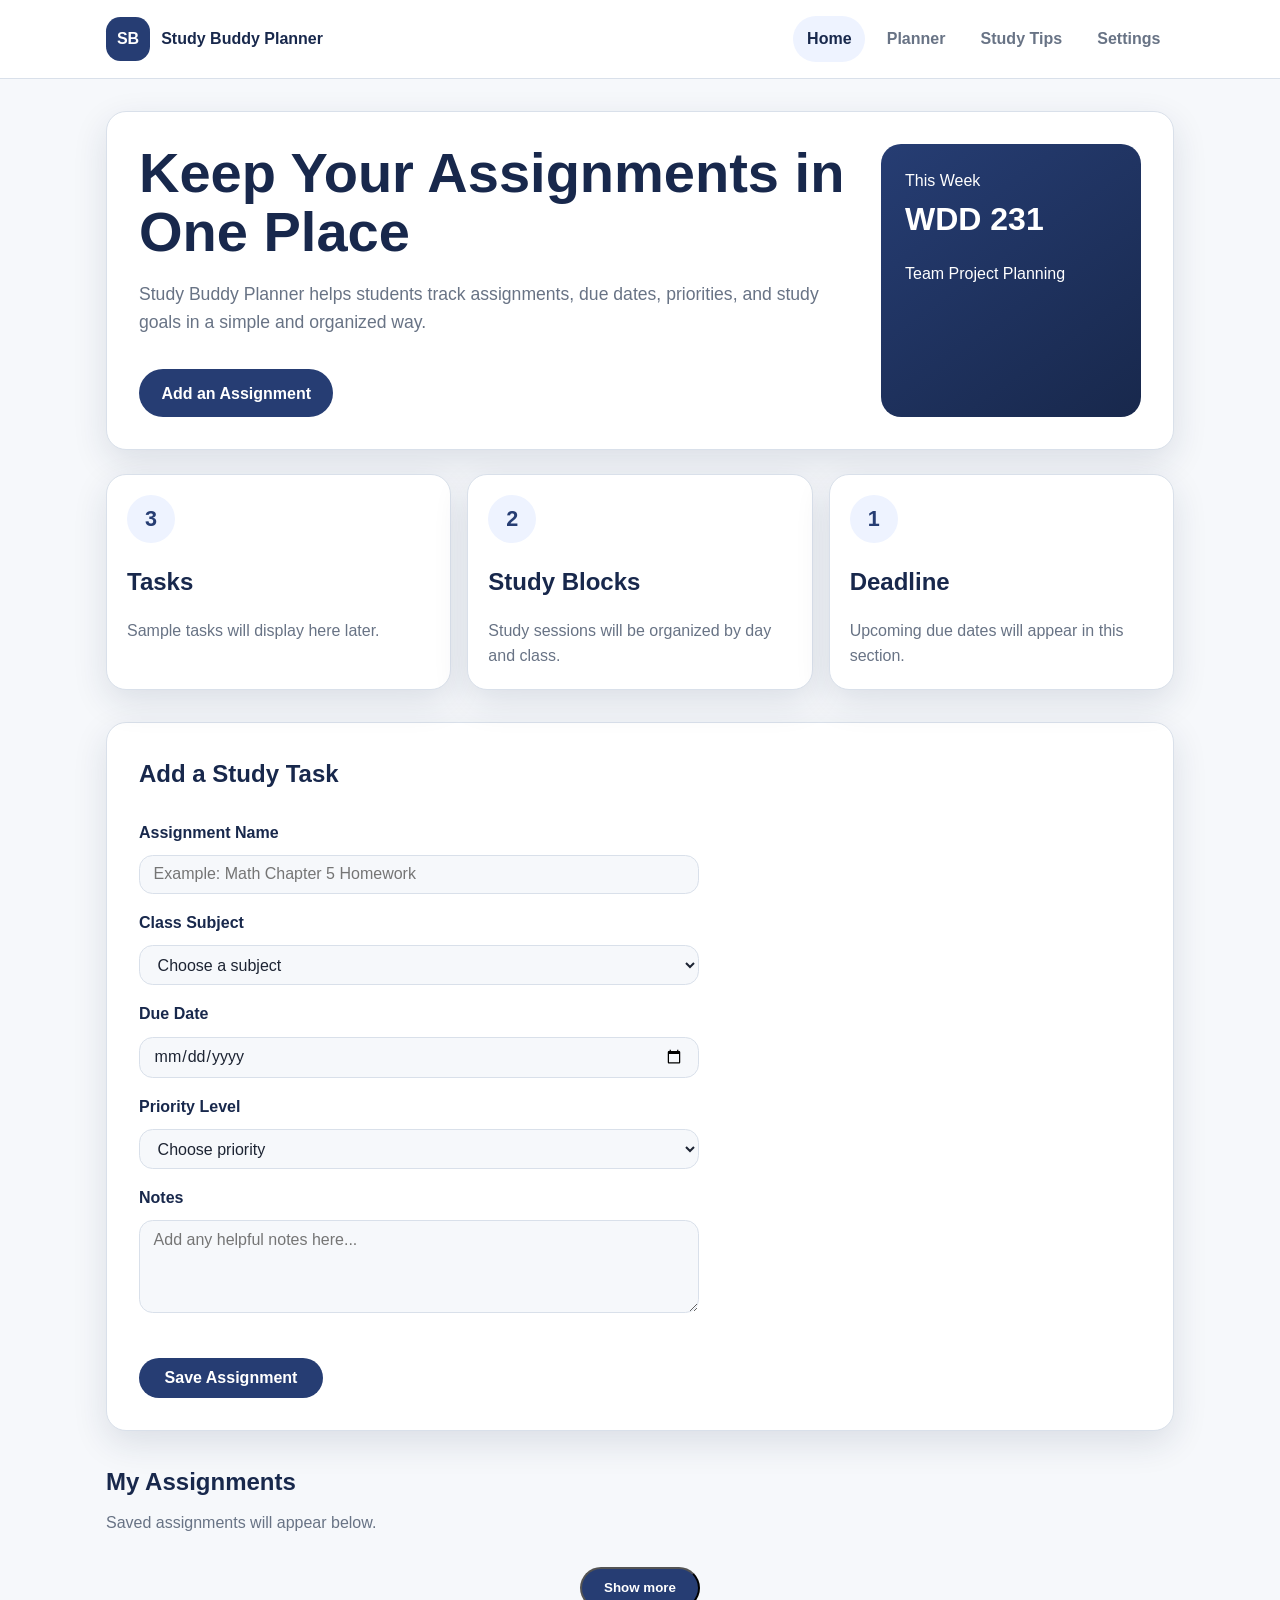
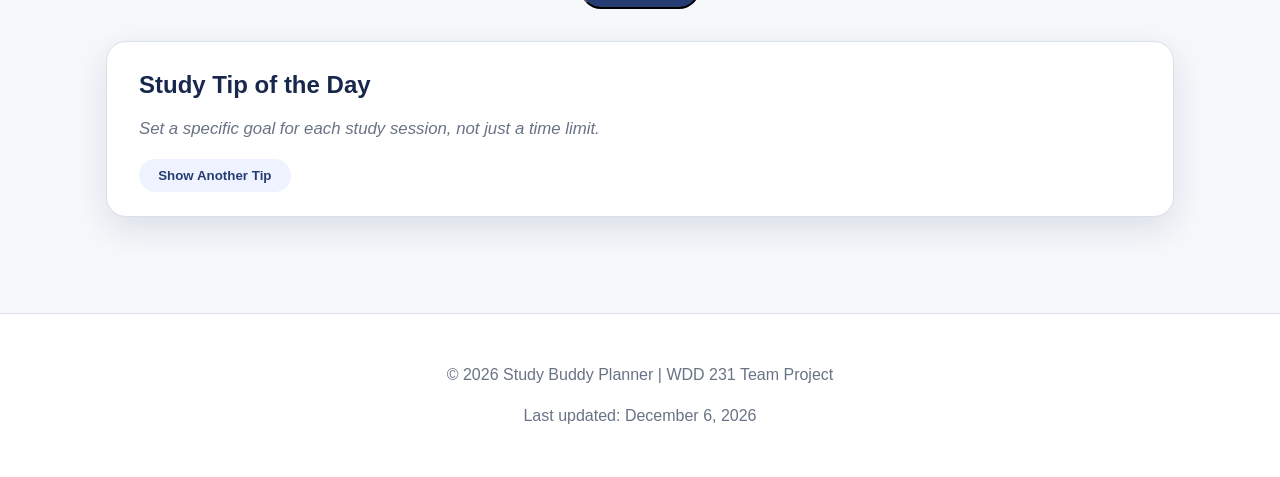
==== index.html @ f344d382 "refactor ES modules: modularize utility functions and update script types in HTML files" ====
<!DOCTYPE html>
<html lang="en">
<head>
  <meta charset="UTF-8">
  <meta name="viewport" content="width=device-width, initial-scale=1.0">
  <title>Study Buddy Planner</title>
  <meta name="description" content="A student planner web app for tracking assignments, study goals, and deadlines.">
  <meta name="author" content="Team 2">
  <link rel="stylesheet" href="styles/base.css">
  <link rel="stylesheet" href="styles/home.css">
  <script src="scripts/main.js" type="module"></script>
</head>
<body>
  <a class="skip-link" href="#main-content">Skip to main content</a>

  <header class="site-header">
    <div class="header-content">
      <a class="logo" href="index.html" aria-label="Study Buddy Planner home">
        <span class="logo-mark">SB</span>
        <span>Study Buddy Planner</span>
      </a>

      <nav class="main-nav" aria-label="Main navigation">
        <button id="menu-button" aria-label="Open navigation menu">☰</button>
        <ul id="nav-menu">
          <li><a href="index.html" aria-current="page" class="active">Home</a></li>
          <li><a href="planner.html">Planner</a></li>
          <li><a href="tips.html">Study Tips</a></li>
          <li><a href="settings.html">Settings</a></li>
        </ul>
      </nav>
    </div>
  </header>

  <main id="main-content">
    <section class="hero-section">
      <div>
        <h1>Keep Your Assignments in One Place</h1>
        <p class="hero-text">
          Study Buddy Planner helps students track assignments, due dates,
          priorities, and study goals in a simple and organized way.
        </p>
        <a href="#assignment-form" class="button">Add an Assignment</a>
      </div>

      <div class="date-card">
        <span>This Week</span>
        <strong>WDD 231</strong>
        <p>Team Project Planning</p>
      </div>
    </section>

    <section class="summary-grid" aria-label="Planner summary">
      <article class="summary-card">
        <span class="summary-number">3</span>
        <h2>Tasks</h2>
        <p>Sample tasks will display here later.</p>
      </article>

      <article class="summary-card">
        <span class="summary-number">2</span>
        <h2>Study Blocks</h2>
        <p>Study sessions will be organized by day and class.</p>
      </article>

      <article class="summary-card">
        <span class="summary-number">1</span>
        <h2>Deadline</h2>
        <p>Upcoming due dates will appear in this section.</p>
      </article>
    </section>


    <section class="planner-section">
      <h2>Add a Study Task</h2>

      <form id="assignment-form">
        <label for="assignment-name">Assignment Name</label>
        <input
          type="text"
          id="assignment-name"
          name="assignment-name"
          placeholder="Example: Math Chapter 5 Homework"
          required
        >

        <label for="subject">Class Subject</label>
        <select id="subject" name="subject" required>
          <option value="">Choose a subject</option>
          <option value="Math">Math</option>
          <option value="Science">Science</option>
          <option value="English">English</option>
          <option value="History">History</option>
          <option value="Computer Science">Computer Science</option>
          <option value="Other">Other</option>
        </select>

        <label for="due-date">Due Date</label>
        <input
          type="date"
          id="due-date"
          name="due-date"
          required
        >

        <label for="priority">Priority Level</label>
        <select id="priority" name="priority" required>
          <option value="">Choose priority</option>
          <option value="Low">Low</option>
          <option value="Medium">Medium</option>
          <option value="High">High</option>
        </select>

        <label for="notes">Notes</label>
        <textarea
          id="notes"
          name="notes"
          rows="4"
          placeholder="Add any helpful notes here..."
        ></textarea>

        <p id="form-error" class="form-error" aria-live="polite"></p>
        <button type="submit">Save Assignment</button>
      </form>
    </section>

    <section class="task-section" id="assignment-section">
      <h2>My Assignments</h2>
      <p class="section-note" id="task-section-note">Saved assignments will appear below.</p>
      <div id="incomplete-list" class="task-list"></div>
      <button id="show-more-incomplete" class="button button-outline show-more-btn" hidden>Show more</button>

      <div id="completed-section" hidden>
        <h3 class="completed-heading">Completed</h3>
        <div id="completed-list" class="task-list task-list-completed"></div>
        <button id="show-more-completed" class="button button-outline show-more-btn" hidden>Show more</button>
      </div>
    </section>

    <section class="study-tip-section">
      <h2>Study Tip of the Day</h2>
      <div id="study-tip-card">
        <p>
          Break large assignments into smaller tasks so they feel easier
          to complete.
        </p>
      </div>
      <button id="new-tip-button">Show Another Tip</button>
    </section>

    <section class="modal-section">
      <dialog id="task-modal">
        <div class="modal-content">
          <button id="close-modal" aria-label="Close task details">X</button>
          <h2>Assignment Details</h2>
          <p id="modal-text">More assignment details will appear here.</p>
        </div>
      </dialog>
    </section>
  </main>

  <footer class="site-footer">
    <p>&copy; <span id="current-year"></span> Study Buddy Planner | WDD 231 Team Project</p>
    <p id="last-modified"></p>
  </footer>
</body>
</html>
---- styles/base.css ----
:root {
  --color-bg: #f6f8fb;
  --color-surface: #ffffff;
  --color-primary: #263d73;
  --color-primary-dark: #18284c;
  --color-accent: #f4b942;
  --color-text: #1d2433;
  --color-muted: #687385;
  --color-border: #d9e0ea;
  --shadow-soft: 0 12px 35px rgba(28, 42, 70, 0.12);
  --radius-lg: 1.25rem;
  --radius-md: 0.85rem;
  --max-width: 1100px;
  --font-main: Arial, Helvetica, sans-serif;
}

* {
  box-sizing: border-box;
}

body {
  margin: 0;
  font-family: var(--font-main);
  color: var(--color-text);
  background: var(--color-bg);
  line-height: 1.6;
}

a {
  color: inherit;
}

.skip-link {
  position: absolute;
  top: -50px;
  left: 1rem;
  background: var(--color-primary-dark);
  color: white;
  padding: 0.75rem 1rem;
  border-radius: var(--radius-md);
}

.skip-link:focus {
  top: 1rem;
}

.site-header {
  background: var(--color-surface);
  border-bottom: 1px solid var(--color-border);
}

.header-content {
  max-width: var(--max-width);
  margin: 0 auto;
  padding: 1rem;
  display: flex;
  align-items: center;
  justify-content: space-between;
}

main {
  max-width: var(--max-width);
  margin: 0 auto;
  padding: 2rem 1rem 4rem;
}

.site-footer {
  text-align: center;
  padding: 2rem 1rem;
  color: var(--color-muted);
  border-top: 1px solid var(--color-border);
  background: white;
}

/* Animations */
@keyframes fadeSlideIn {
  from {
    opacity: 0;
    transform: translateY(14px);
  }

  to {
    opacity: 1;
    transform: translateY(0);
  }
}

@keyframes softPop {
  from {
    opacity: 0;
    transform: scale(0.96);
  }

  to {
    opacity: 1;
    transform: scale(1);
  }
}

@keyframes buttonPulse {
  0% {
    transform: scale(1);
  }

  50% {
    transform: scale(1.03);
  }

  100% {
    transform: scale(1);
  }
}

/* Page animation */
main section {
  animation: fadeSlideIn 0.45s ease-in-out;
}

/* Card animation */
article,
.task-card,
.planner-task,
.study-tip-card,
.calendar-day,
.settings-card {
  animation: softPop 0.35s ease-in-out;
}

/* Button animation */
button:hover,
.button:hover,
a.button:hover {
  animation: buttonPulse 0.3s ease-in-out;
}

/* Reduced motion */
@media (prefers-reduced-motion: reduce) {
  *,
  *::before,
  *::after {
    animation: none !important;
    transition: none !important;
    scroll-behavior: auto !important;
  }
}
---- styles/home.css ----
.logo {
  display: flex;
  align-items: center;
  gap: 0.7rem;
  font-weight: 800;
  text-decoration: none;
  color: var(--color-primary-dark);
}

.logo-mark {
  display: grid;
  place-items: center;
  width: 44px;
  height: 44px;
  border-radius: 0.9rem;
  background: var(--color-primary);
  color: white;
}

.main-nav {
  display: flex;
  gap: 0.5rem;
}

.main-nav a {
  text-decoration: none;
  color: var(--color-muted);
  font-weight: 700;
  padding: 0.65rem 0.85rem;
  border-radius: 999px;
}

.main-nav a:hover,
.main-nav a:focus,
.main-nav a[aria-current="page"] {
  color: var(--color-primary-dark);
  background: #eef3ff;
}

.hero-section {
  display: grid;
  grid-template-columns: 1fr 260px;
  gap: 1.5rem;
  background: var(--color-surface);
  border: 1px solid var(--color-border);
  border-radius: var(--radius-lg);
  box-shadow: var(--shadow-soft);
  padding: 2rem;
  margin-bottom: 1.5rem;
}


h1 {
  font-size: clamp(2rem, 5vw, 3.5rem);
  line-height: 1.05;
  margin: 0 0 1rem;
  color: var(--color-primary-dark);
}

.hero-text {
  color: var(--color-muted);
  font-size: 1.1rem;
}

.date-card {
  border-radius: var(--radius-lg);
  background: linear-gradient(145deg, var(--color-primary), var(--color-primary-dark));
  color: white;
  padding: 1.5rem;
}

.date-card strong {
  display: block;
  font-size: 2rem;
}

.summary-grid {
  display: grid;
  grid-template-columns: repeat(3, 1fr);
  gap: 1rem;
}

.summary-card {
  background: var(--color-surface);
  border: 1px solid var(--color-border);
  border-radius: var(--radius-lg);
  box-shadow: var(--shadow-soft);
  padding: 1.25rem;
}

.summary-number {
  display: inline-grid;
  place-items: center;
  width: 48px;
  height: 48px;
  border-radius: 50%;
  background: #eef3ff;
  color: var(--color-primary);
  font-size: 1.35rem;
  font-weight: 800;
}

.summary-card h2 {
  color: var(--color-primary-dark);
  margin-bottom: 0.35rem;
}

.summary-card p {
  color: var(--color-muted);
  margin-bottom: 0;
}

/* --- CTA button --- */
.button {
  display: inline-block;
  margin-top: 1rem;
  padding: 0.7rem 1.4rem;
  background: var(--color-primary);
  color: white;
  font-weight: 700;
  border-radius: 999px;
  text-decoration: none;
  transition: background 0.15s;
}

.button:hover,
.button:focus {
  background: var(--color-primary-dark);
}


/* --- Form section --- */
.planner-section {
  background: var(--color-surface);
  border: 1px solid var(--color-border);
  border-radius: var(--radius-lg);
  box-shadow: var(--shadow-soft);
  padding: 2rem;
  margin: 2rem 0;
}

.planner-section h2 {
  color: var(--color-primary-dark);
  margin: 0 0 1.25rem;
}

#assignment-form {
  display: flex;
  flex-direction: column;
  gap: 0.6rem;
  max-width: 560px;
}

#assignment-form label {
  font-weight: 700;
  color: var(--color-primary-dark);
  margin-top: 0.4rem;
}

#assignment-form input,
#assignment-form select,
#assignment-form textarea {
  padding: 0.6rem 0.85rem;
  border: 1px solid var(--color-border);
  border-radius: var(--radius-md);
  font-family: var(--font-main);
  font-size: 1rem;
  color: var(--color-text);
  background: var(--color-bg);
  width: 100%;
}

#assignment-form input:focus,
#assignment-form select:focus,
#assignment-form textarea:focus {
  outline: 2px solid var(--color-primary);
  outline-offset: 1px;
}

#assignment-form button[type="submit"] {
  margin-top: 0.5rem;
  align-self: flex-start;
  padding: 0.7rem 1.6rem;
  background: var(--color-primary);
  color: white;
  font-weight: 700;
  font-size: 1rem;
  border: none;
  border-radius: 999px;
  cursor: pointer;
  transition: background 0.15s;
}

#assignment-form button[type="submit"]:hover {
  background: var(--color-primary-dark);
}

.form-error {
  color: #c0392b;
  font-size: 0.9rem;
  min-height: 1.2em;
  margin: 0;
}

/* --- Task list section --- */
.task-section {
  margin: 2rem 0;
}

.task-section h2 {
  color: var(--color-primary-dark);
  margin-bottom: 0.5rem;
}

.section-note {
  color: var(--color-muted);
  margin: 0 0 1rem;
}

.empty-state {
  color: var(--color-muted);
  font-style: italic;
}

.task-list {
  display: grid;
  grid-template-columns: repeat(auto-fill, minmax(260px, 1fr));
  gap: 1rem;
}

.task-list-completed {
  grid-template-columns: repeat(3, 1fr);
}

.completed-heading {
  margin: 1.5rem 0 0.75rem;
  font-size: 0.9rem;
  font-weight: 700;
  text-transform: uppercase;
  letter-spacing: 0.08em;
  color: var(--color-muted);
}

.show-more-btn {
  display: block;
  margin: 1rem auto 0;
}

/* --- Task cards --- */
.task-card {
  background: var(--color-surface);
  border: 1px solid var(--color-border);
  border-radius: var(--radius-lg);
  box-shadow: var(--shadow-soft);
  padding: 1.25rem;
  cursor: pointer;
  transition: box-shadow 0.15s, transform 0.1s;
}

.task-card:hover {
  box-shadow: 0 16px 40px rgba(28, 42, 70, 0.16);
  transform: translateY(-2px);
}

.task-card-header {
  display: flex;
  align-items: center;
  gap: 0.5rem;
  margin-bottom: 0.5rem;
}

.task-priority-badge {
  font-size: 0.72rem;
  font-weight: 800;
  text-transform: uppercase;
  letter-spacing: 0.08em;
  padding: 0.2rem 0.55rem;
  border-radius: 999px;
  background: #eef3ff;
  color: var(--color-primary);
}

.task-card[data-priority="High"]   .task-priority-badge { background: #fdecea; color: #c0392b; font-weight: 800; }
.task-card[data-priority="Medium"] .task-priority-badge { background: #fef9ec; color: #b07a00; }
.task-card[data-priority="Low"]    .task-priority-badge { background: #eafaf1; color: #1e8449; }

.task-subject {
  font-size: 0.85rem;
  color: var(--color-muted);
}

.task-name {
  font-size: 1rem;
  color: var(--color-primary-dark);
  margin: 0 0 0.3rem;
}

.task-due {
  font-size: 0.85rem;
  color: var(--color-muted);
  margin: 0 0 0.75rem;
}

.task-card-footer {
  display: flex;
  align-items: center;
  justify-content: space-between;
  gap: 0.5rem;
}

.task-complete-label {
  display: flex;
  align-items: center;
  gap: 0.4rem;
  font-size: 0.85rem;
  color: var(--color-muted);
  cursor: pointer;
}

.task-delete-btn {
  font-size: 0.8rem;
  padding: 0.25rem 0.7rem;
  border: 1px solid var(--color-border);
  border-radius: 999px;
  background: transparent;
  color: var(--color-muted);
  cursor: pointer;
  transition: background 0.15s, color 0.15s;
}

.task-delete-btn:hover {
  background: #fdecea;
  color: #c0392b;
  border-color: #e74c3c;
}

/* --- Study tip section --- */
.study-tip-section {
  background: var(--color-surface);
  border: 1px solid var(--color-border);
  border-radius: var(--radius-lg);
  box-shadow: var(--shadow-soft);
  padding: 1.5rem 2rem;
  margin: 2rem 0;
}

.study-tip-section h2 {
  color: var(--color-primary-dark);
  margin: 0 0 0.75rem;
}

#study-tip-card p {
  color: var(--color-muted);
  font-style: italic;
  font-size: 1.05rem;
  margin: 0 0 1rem;
}

#new-tip-button {
  padding: 0.55rem 1.2rem;
  background: #eef3ff;
  color: var(--color-primary);
  font-weight: 700;
  border: none;
  border-radius: 999px;
  cursor: pointer;
  transition: background 0.15s;
}

#new-tip-button:hover {
  background: #dce7ff;
}

/* --- Modal --- */
.modal-section {
  display: contents;
}

#task-modal {
  border: none;
  border-radius: var(--radius-lg);
  box-shadow: 0 24px 60px rgba(28, 42, 70, 0.22);
  padding: 0;
  max-width: 480px;
  width: 90%;
}

#task-modal::backdrop {
  background: rgba(28, 42, 70, 0.45);
}

.modal-content {
  padding: 2rem;
  position: relative;
}

.modal-content h2 {
  color: var(--color-primary-dark);
  margin: 0 0 1rem;
}

#modal-text {
  color: var(--color-text);
  line-height: 1.9;
}

#close-modal {
  position: absolute;
  top: 1rem;
  right: 1rem;
  background: #eef3ff;
  border: none;
  border-radius: 50%;
  width: 32px;
  height: 32px;
  font-size: 0.85rem;
  font-weight: 800;
  color: var(--color-primary);
  cursor: pointer;
  display: grid;
  place-items: center;
  transition: background 0.15s;
}

#close-modal:hover {
  background: #dce7ff;
}

/* --- Mobile nav toggle --- */
#menu-button {
  display: none;
  background: none;
  border: none;
  font-size: 1.5rem;
  cursor: pointer;
  color: var(--color-primary-dark);
  padding: 0.25rem 0.5rem;
}

#nav-menu {
  display: flex;
  gap: 0.5rem;
  list-style: none;
  margin: 0;
  padding: 0;
}

#nav-menu li a {
  text-decoration: none;
  color: var(--color-muted);
  font-weight: 700;
  padding: 0.65rem 0.85rem;
  border-radius: 999px;
  display: block;
}

#nav-menu li a:hover,
#nav-menu li a:focus,
#nav-menu li a.active {
  color: var(--color-primary-dark);
  background: #eef3ff;
}

/* --- Responsive --- */
@media (max-width: 760px) {
  .header-content {
    flex-direction: column;
    align-items: flex-start;
    gap: 0.5rem;
  }

  .main-nav {
    width: 100%;
  }

  #menu-button {
    display: block;
  }

  #nav-menu {
    display: none;
    flex-direction: column;
    width: 100%;
    padding: 0.5rem 0;
  }

  #nav-menu.nav-open {
    display: flex;
  }

  .hero-section {
    grid-template-columns: 1fr;
  }

  .summary-grid {
    grid-template-columns: 1fr;
  }

  .task-list {
    grid-template-columns: 1fr;
  }

  .task-list-completed {
    grid-template-columns: 1fr;
  }
}
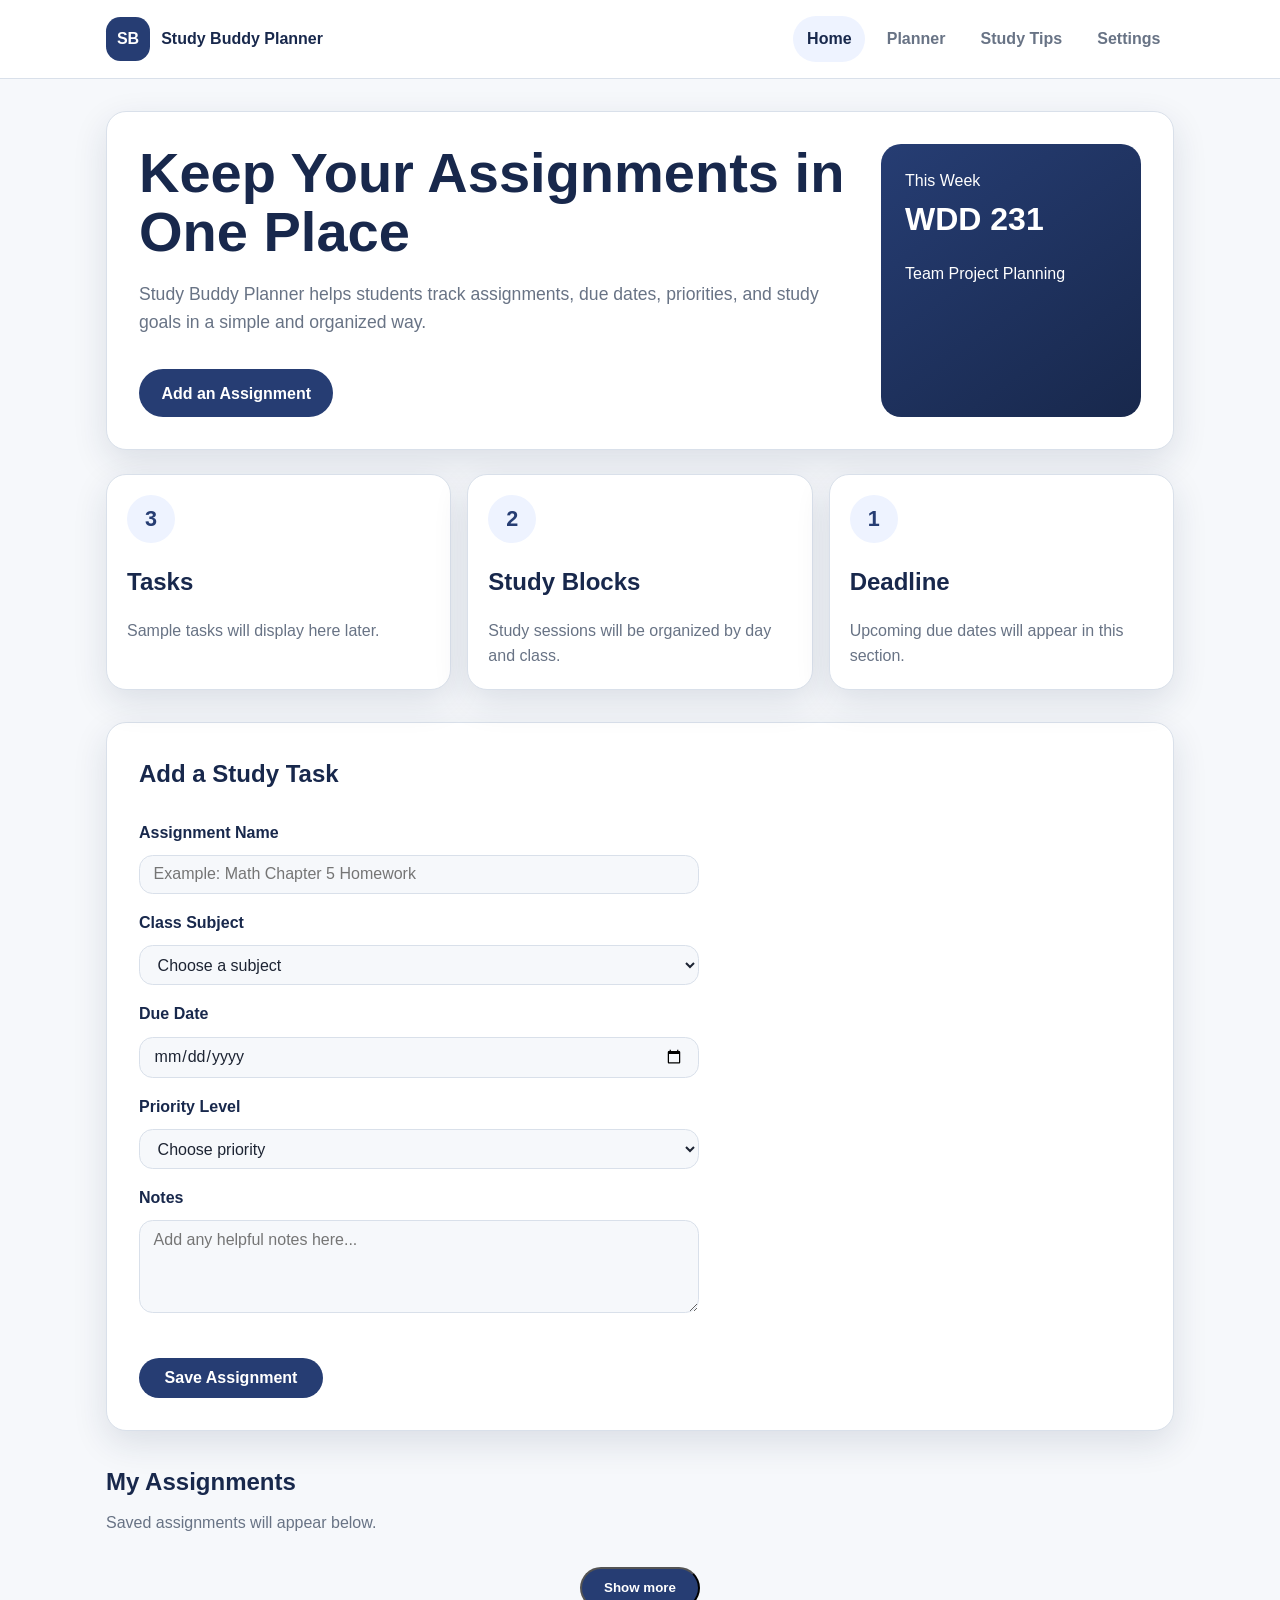
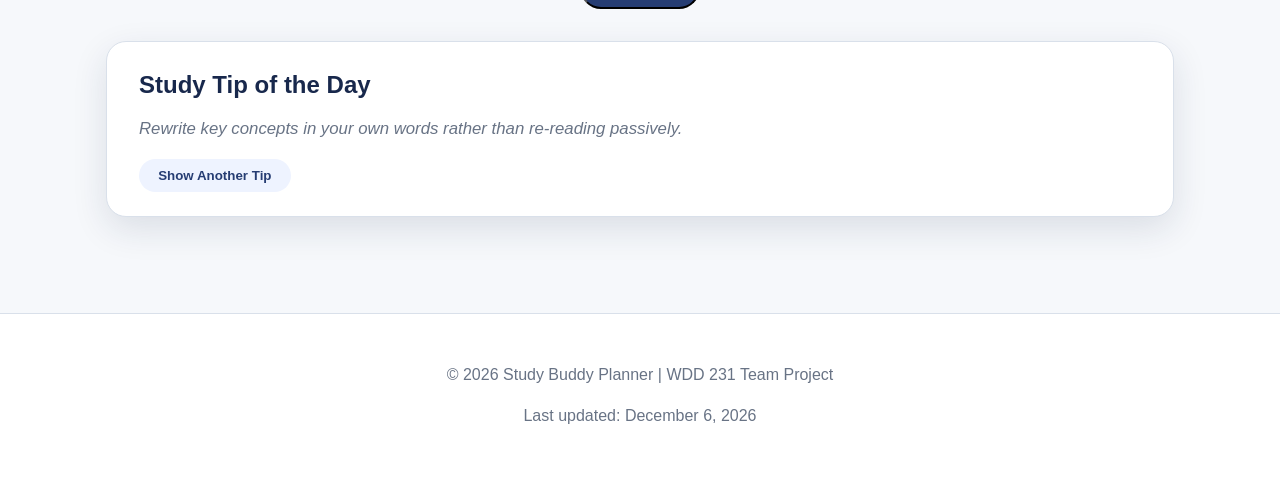
==== commit 46b394e3: "Merge branch 'main' of https://github.com/masontuft/student-planner" ====
--- a/index.html
+++ b/index.html
@@ -25,7 +25,7 @@
         <ul id="nav-menu">
           <li><a href="index.html" aria-current="page" class="active">Home</a></li>
           <li><a href="planner.html">Planner</a></li>
-          <li><a href="tips.html">Study Tips</a></li>
+          <li><a href="studytips.html">Study Tips</a></li>
           <li><a href="settings.html">Settings</a></li>
         </ul>
       </nav>
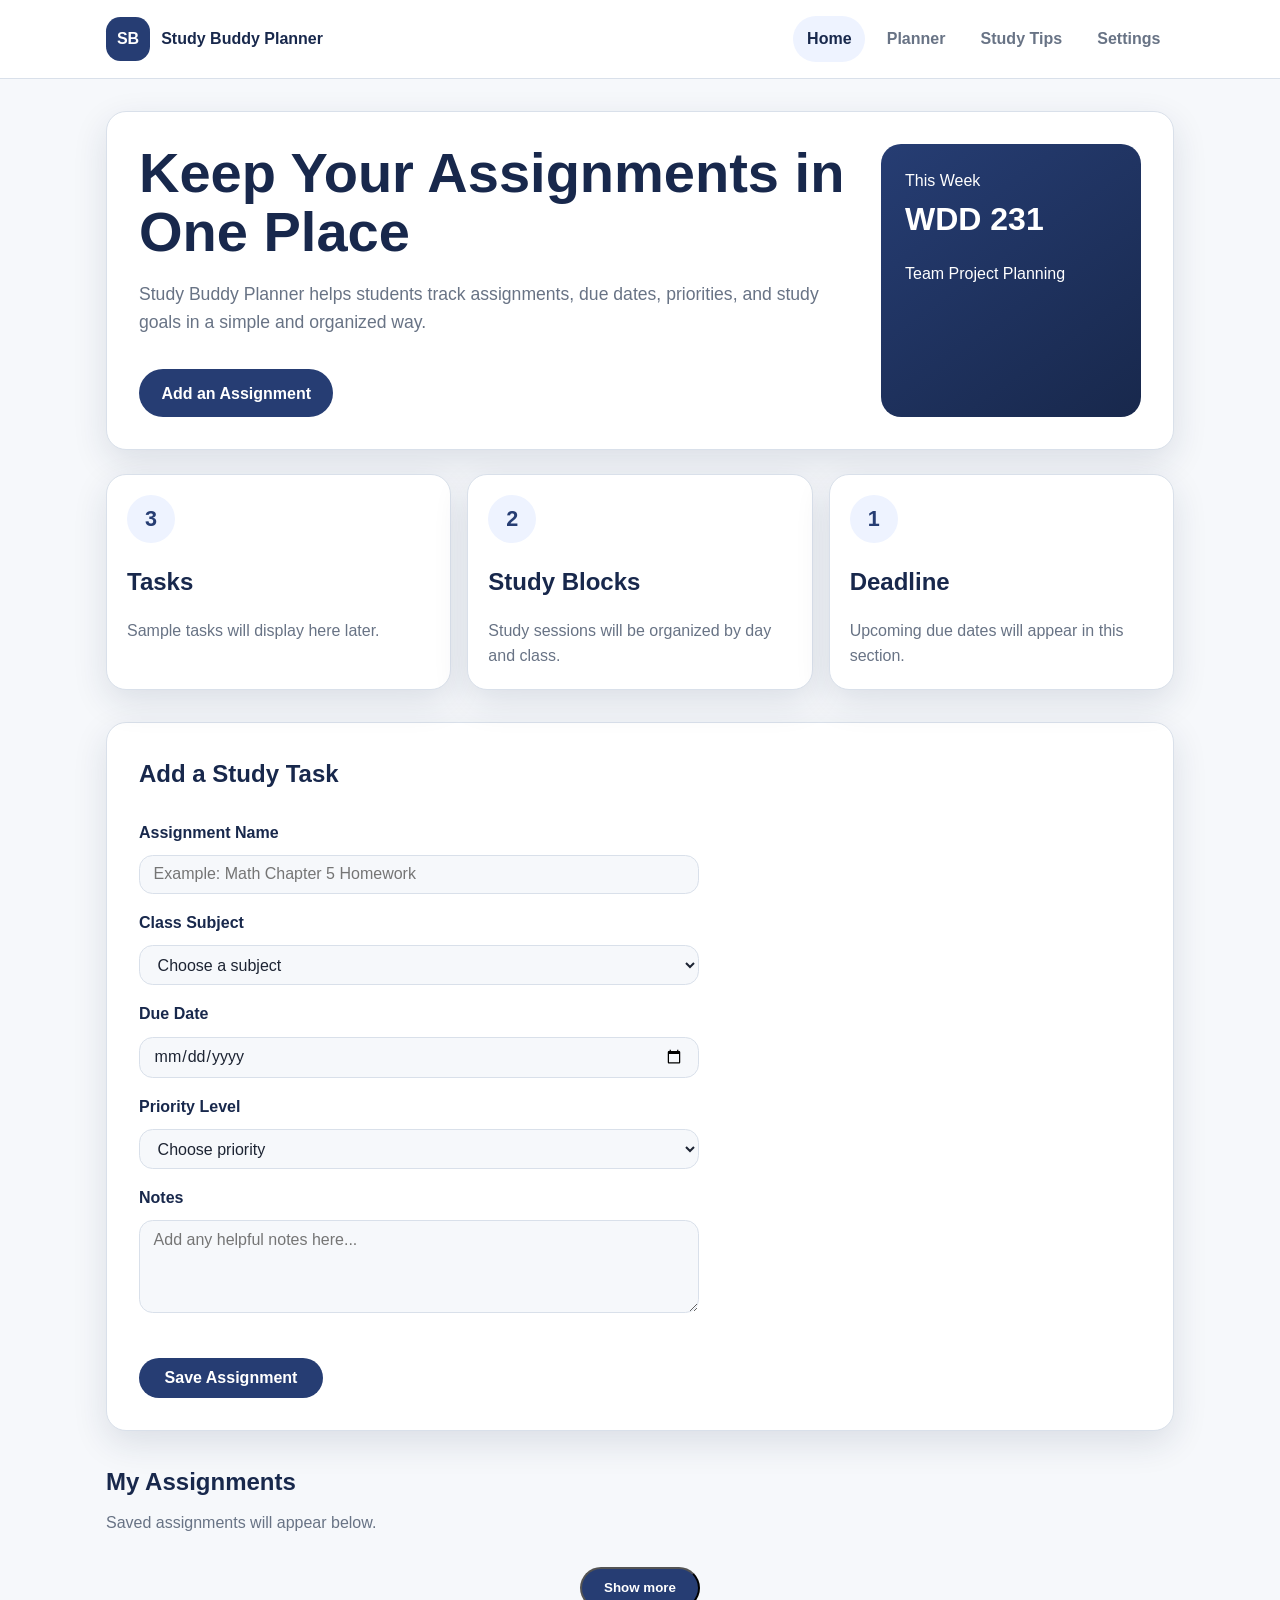
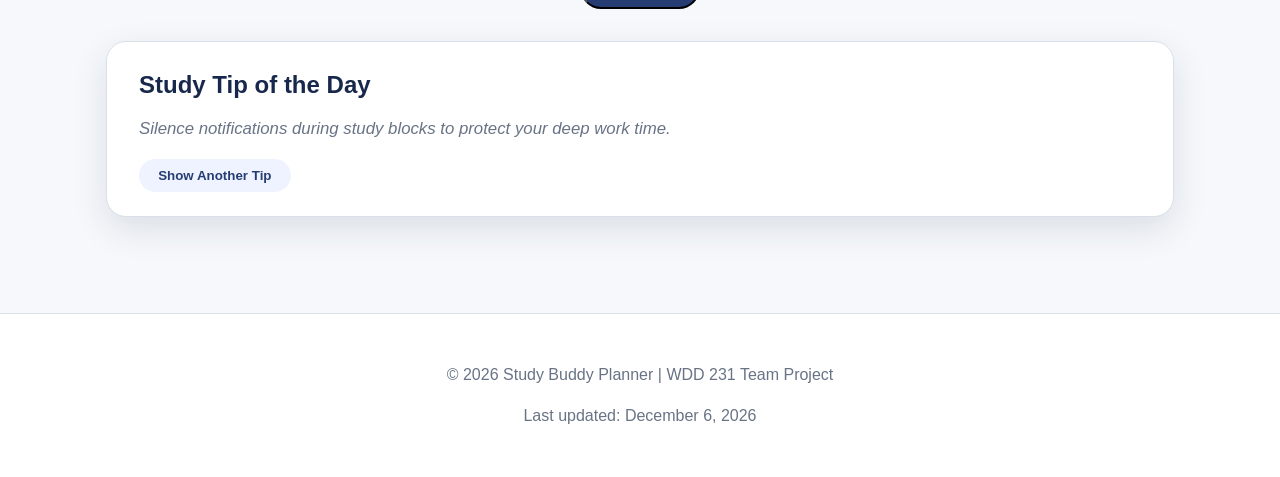
==== commit 00b601ac: "added toast notifcation animation" ====
--- a/index.html
+++ b/index.html
@@ -159,9 +159,11 @@
     </section>
   </main>
 
-  <footer class="site-footer">
+    <footer class="site-footer">
     <p>&copy; <span id="current-year"></span> Study Buddy Planner | WDD 231 Team Project</p>
     <p id="last-modified"></p>
   </footer>
+
+  <div id="toast" class="toast" role="status" aria-live="polite"></div>
 </body>
 </html>
--- a/styles/base.css
+++ b/styles/base.css
@@ -76,7 +76,7 @@
 @keyframes fadeSlideIn {
   from {
     opacity: 0;
-    transform: translateY(14px);
+    transform: translateY(35px);
   }
 
   to {
@@ -88,7 +88,7 @@
 @keyframes softPop {
   from {
     opacity: 0;
-    transform: scale(0.96);
+    transform: scale(0.85);
   }
 
   to {
@@ -103,7 +103,7 @@
   }
 
   50% {
-    transform: scale(1.03);
+    transform: scale(1.08);
   }
 
   100% {
@@ -113,7 +113,7 @@
 
 /* Page animation */
 main section {
-  animation: fadeSlideIn 0.45s ease-in-out;
+  animation: fadeSlideIn 0.8s ease-out;
 }
 
 /* Card animation */
@@ -123,23 +123,48 @@
 .study-tip-card,
 .calendar-day,
 .settings-card {
-  animation: softPop 0.35s ease-in-out;
+  animation: softPop 0.7s ease-out;
 }
 
 /* Button animation */
 button:hover,
 .button:hover,
 a.button:hover {
-  animation: buttonPulse 0.3s ease-in-out;
+  animation: buttonPulse 0.35s ease-in-out;
 }
 
-/* Reduced motion */
-@media (prefers-reduced-motion: reduce) {
-  *,
-  *::before,
-  *::after {
-    animation: none !important;
-    transition: none !important;
-    scroll-behavior: auto !important;
+/* Toast message animation*/
+.toast {
+  position: fixed;
+  bottom: 1.5rem;
+  right: 1.5rem;
+  max-width: 320px;
+  background: var(--color-primary-dark);
+  color: #ffffff;
+  padding: 0.9rem 1.2rem;
+  border-radius: var(--radius-md);
+  box-shadow: var(--shadow-soft);
+  opacity: 0;
+  transform: translateY(24px);
+  pointer-events: none;
+  transition: opacity 0.3s ease, transform 0.3s ease;
+  z-index: 1000;
+}
+
+.toast.show {
+  opacity: 1;
+  transform: translateY(0);
+}
+
+.toast.error {
+  background: #8b1e1e;
+}
+
+@media screen and (max-width: 600px) {
+  .toast {
+    left: 1rem;
+    right: 1rem;
+    bottom: 1rem;
+    max-width: none;
   }
 }
--- a/styles/home.css
+++ b/styles/home.css
@@ -332,6 +332,71 @@
   background: #fdecea;
   color: #c0392b;
   border-color: #e74c3c;
+}
+
+/* --- Study tips page --- */
+.tips-hero {
+  background: var(--color-surface);
+  border: 1px solid var(--color-border);
+  border-radius: var(--radius-lg);
+  box-shadow: var(--shadow-soft);
+  padding: 1.5rem 2rem;
+  margin-bottom: 2rem;
+}
+
+.tips-hero h2 {
+  color: var(--color-primary-dark);
+  margin: 0 0 0.5rem;
+}
+
+.tips-hero p {
+  color: var(--color-muted);
+  margin: 0;
+}
+
+.tips-section h2,
+.featured-tip-section h2 {
+  color: var(--color-primary-dark);
+  margin: 0 0 1rem;
+}
+
+.tips-grid {
+  display: grid;
+  grid-template-columns: repeat(2, 1fr);
+  gap: 1.25rem;
+  margin-bottom: 2rem;
+}
+
+.study-tip-card {
+  background: var(--color-surface);
+  border: 1px solid var(--color-border);
+  border-radius: var(--radius-lg);
+  box-shadow: var(--shadow-soft);
+  padding: 1.5rem;
+}
+
+.study-tip-card h3 {
+  color: var(--color-primary-dark);
+  margin: 0 0 0.5rem;
+}
+
+.study-tip-card p {
+  color: var(--color-muted);
+  margin: 0;
+}
+
+.featured-tip-section {
+  background: var(--color-surface);
+  border: 1px solid var(--color-border);
+  border-radius: var(--radius-lg);
+  box-shadow: var(--shadow-soft);
+  padding: 1.5rem 2rem;
+}
+
+@media (max-width: 640px) {
+  .tips-grid {
+    grid-template-columns: 1fr;
+  }
 }
 
 /* --- Study tip section --- */
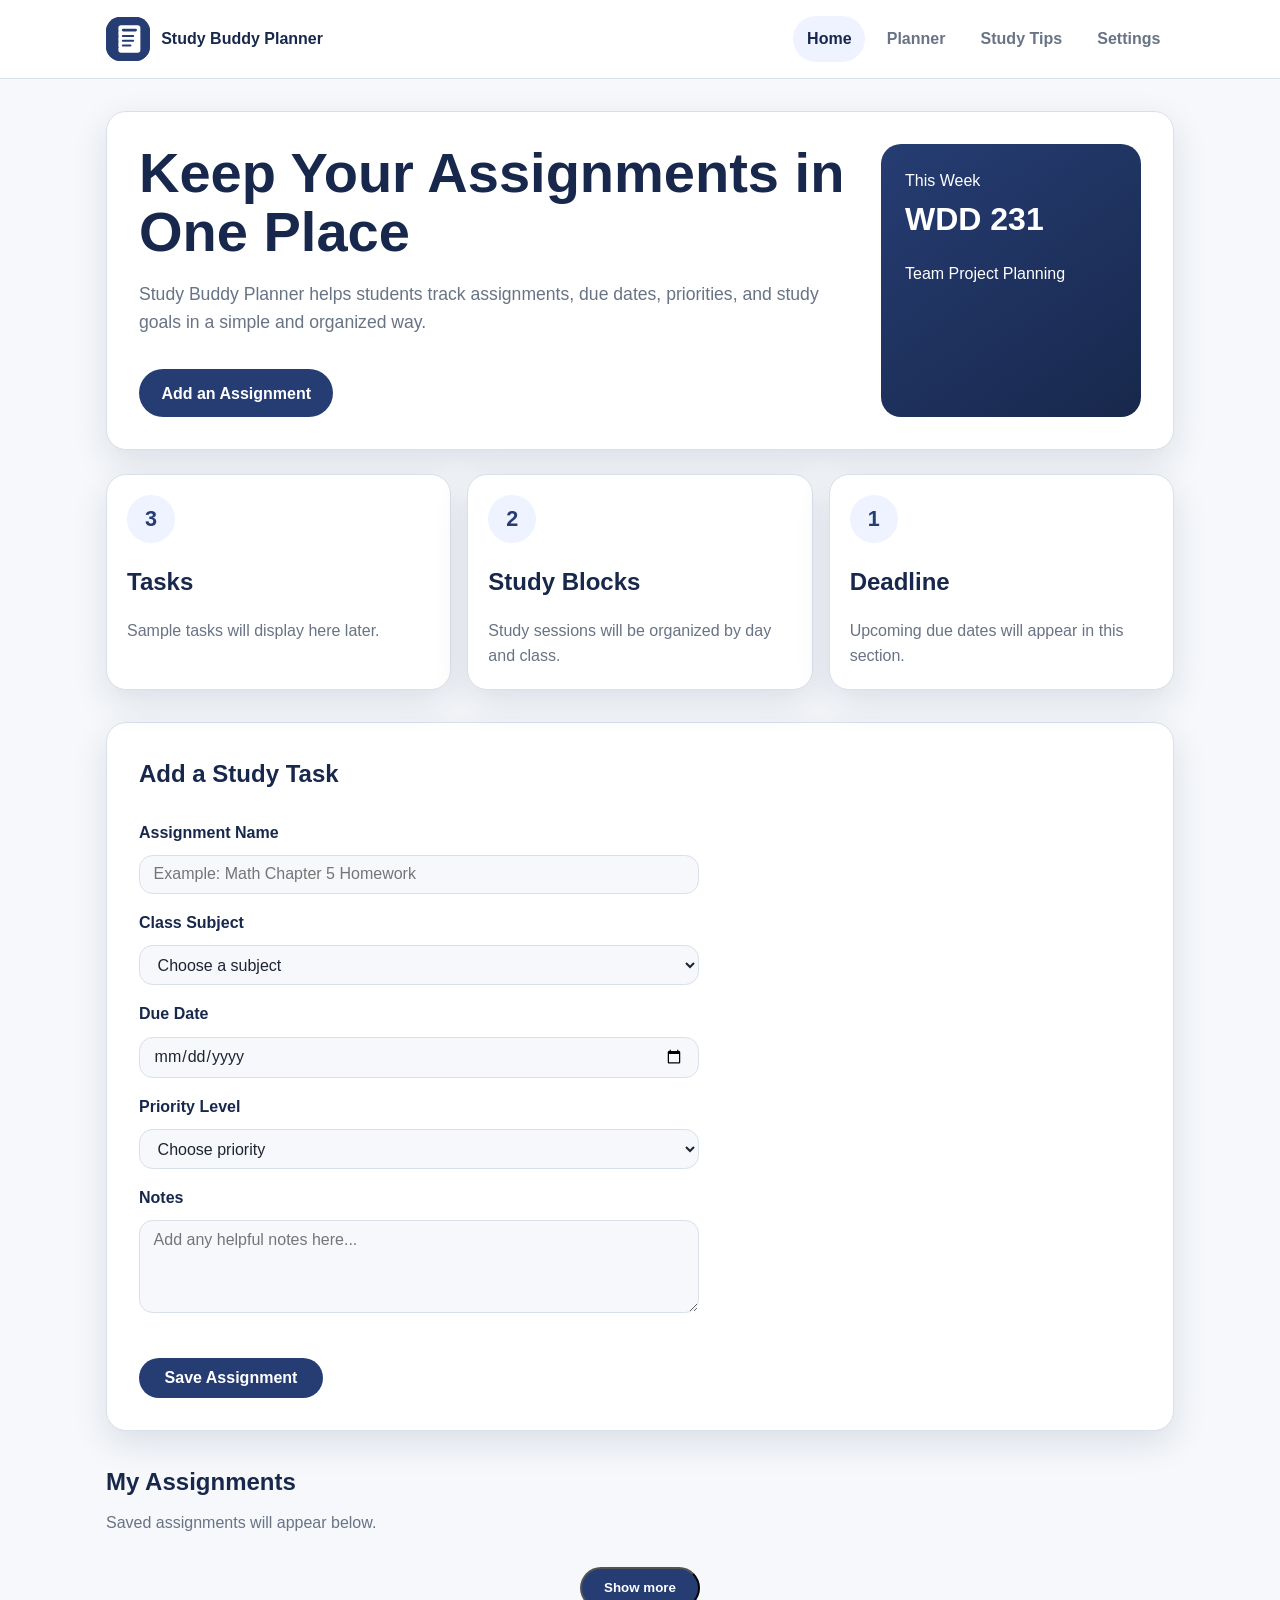
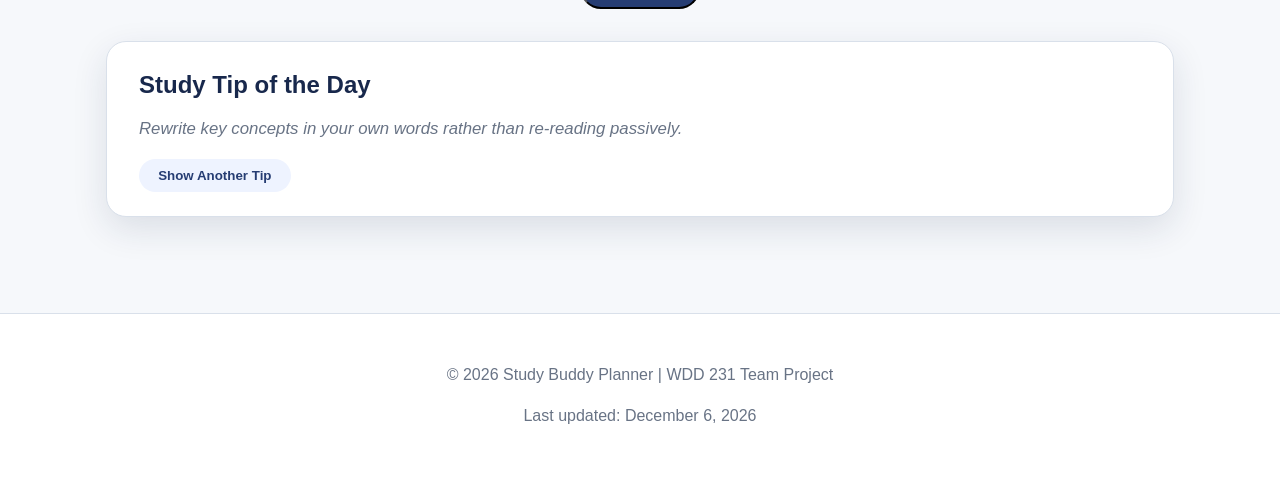
==== commit b66dc219: "Added a notebook logo SVG and favicon links" ====
--- a/index.html
+++ b/index.html
@@ -6,6 +6,8 @@
   <title>Study Buddy Planner</title>
   <meta name="description" content="A student planner web app for tracking assignments, study goals, and deadlines.">
   <meta name="author" content="Team 2">
+
+  <link rel="icon" href="images/notebook-logo.svg" type="image/svg+xml">
   <link rel="stylesheet" href="styles/base.css">
   <link rel="stylesheet" href="styles/home.css">
   <script src="scripts/main.js" type="module"></script>
@@ -16,7 +18,7 @@
   <header class="site-header">
     <div class="header-content">
       <a class="logo" href="index.html" aria-label="Study Buddy Planner home">
-        <span class="logo-mark">SB</span>
+        <img class="logo-mark" src="images/notebook-logo.svg" alt="" aria-hidden="true">
         <span>Study Buddy Planner</span>
       </a>
 
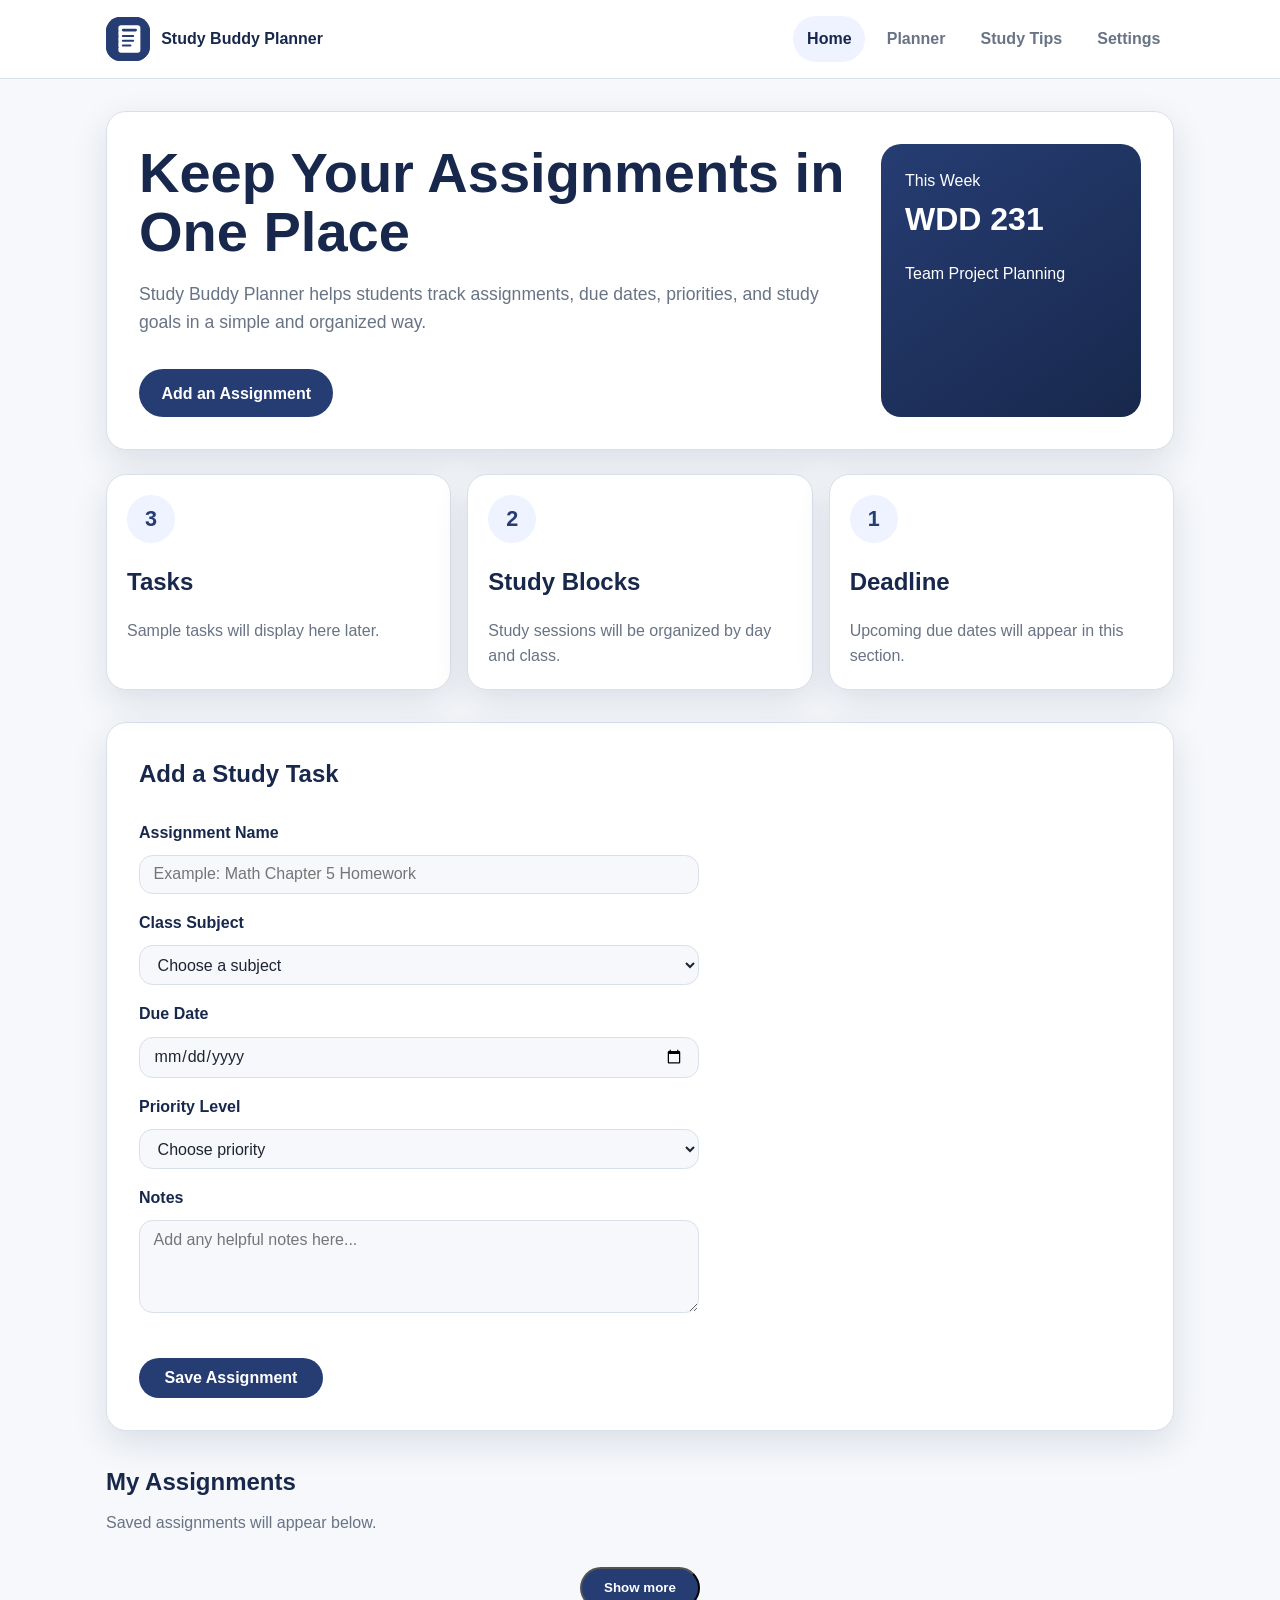
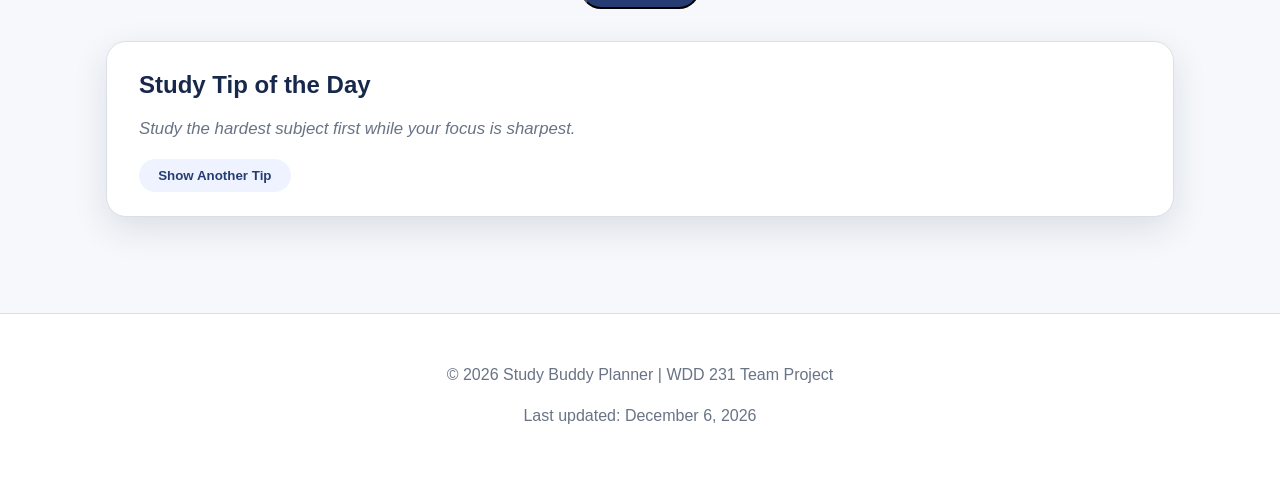
==== commit 50059fcb: "added a "Are you sure you want to delete this task?" popup when deleting a task" ====
--- a/index.html
+++ b/index.html
@@ -166,6 +166,20 @@
     <p id="last-modified"></p>
   </footer>
 
+  <section class="delete-modal-section">
+  <dialog id="delete-modal">
+    <div class="modal-content">
+      <h2>Delete Study Task?</h2>
+      <p>Are you sure you want to delete Study Task?</p>
+
+      <div class="modal-actions">
+        <button id="cancel-delete" type="button">Cancel</button>
+        <button id="confirm-delete" type="button" class="delete-confirm-btn">Delete</button>
+      </div>
+    </div>
+  </dialog>
+</section>
+
   <div id="toast" class="toast" role="status" aria-live="polite"></div>
 </body>
 </html>
--- a/styles/base.css
+++ b/styles/base.css
@@ -160,6 +160,23 @@
   background: #8b1e1e;
 }
 
+/* Delete Animation */
+.modal-actions {
+  display: flex;
+  justify-content: flex-end;
+  gap: 0.75rem;
+  margin-top: 1.5rem;
+}
+
+.delete-confirm-btn {
+  background-color: #8b1e1e;
+  color: #ffffff;
+}
+
+#delete-modal::backdrop {
+  background: rgba(0, 0, 0, 0.45);
+}
+
 @media screen and (max-width: 600px) {
   .toast {
     left: 1rem;
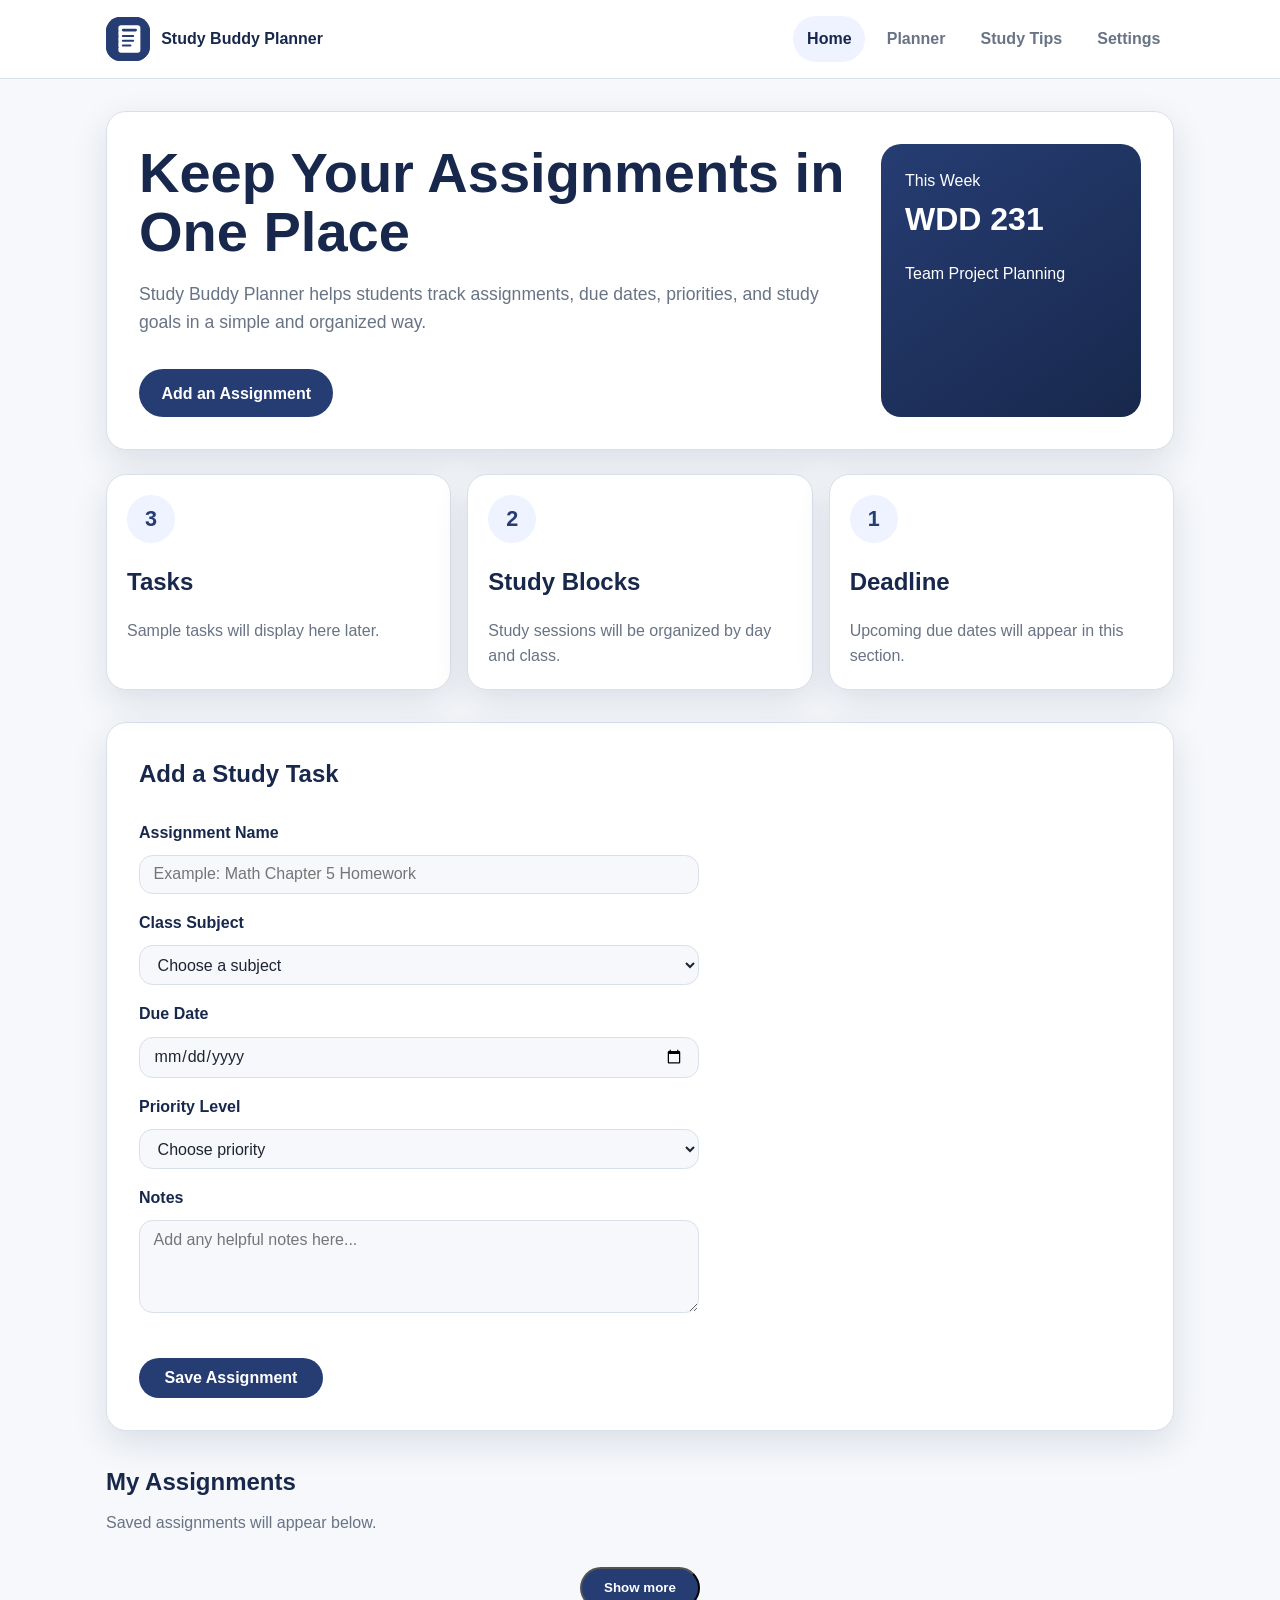
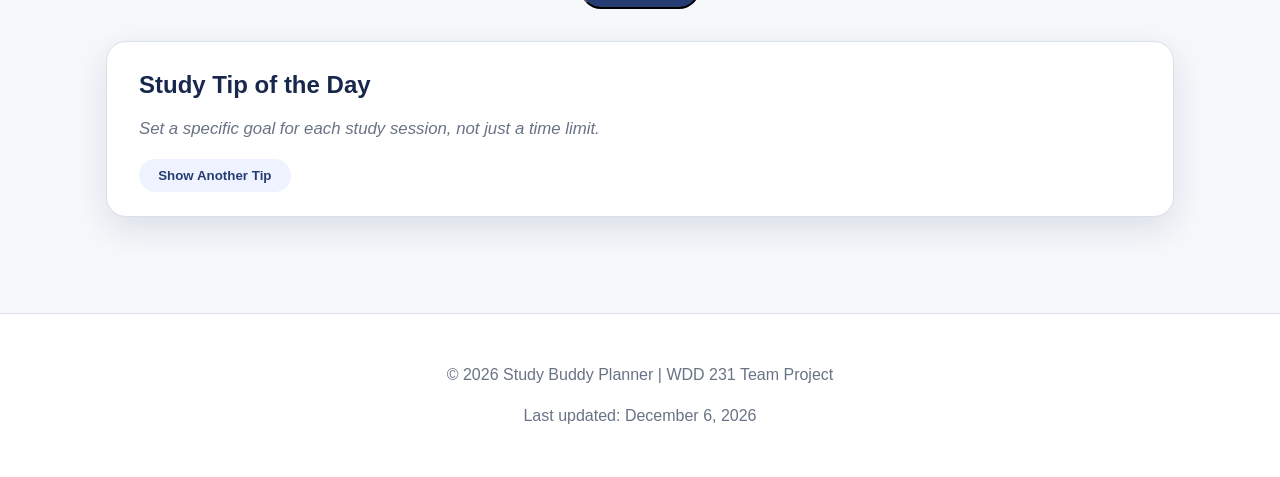
==== commit 9c09f5df: "updated some of the text in the delete popup" ====
--- a/index.html
+++ b/index.html
@@ -170,7 +170,7 @@
   <dialog id="delete-modal">
     <div class="modal-content">
       <h2>Delete Study Task?</h2>
-      <p>Are you sure you want to delete Study Task?</p>
+      <p>Are you sure you want to delete this study task?</p>
 
       <div class="modal-actions">
         <button id="cancel-delete" type="button">Cancel</button>
--- a/styles/base.css
+++ b/styles/base.css
@@ -160,7 +160,7 @@
   background: #8b1e1e;
 }
 
-/* Delete Animation */
+/* Delete Question */
 .modal-actions {
   display: flex;
   justify-content: flex-end;
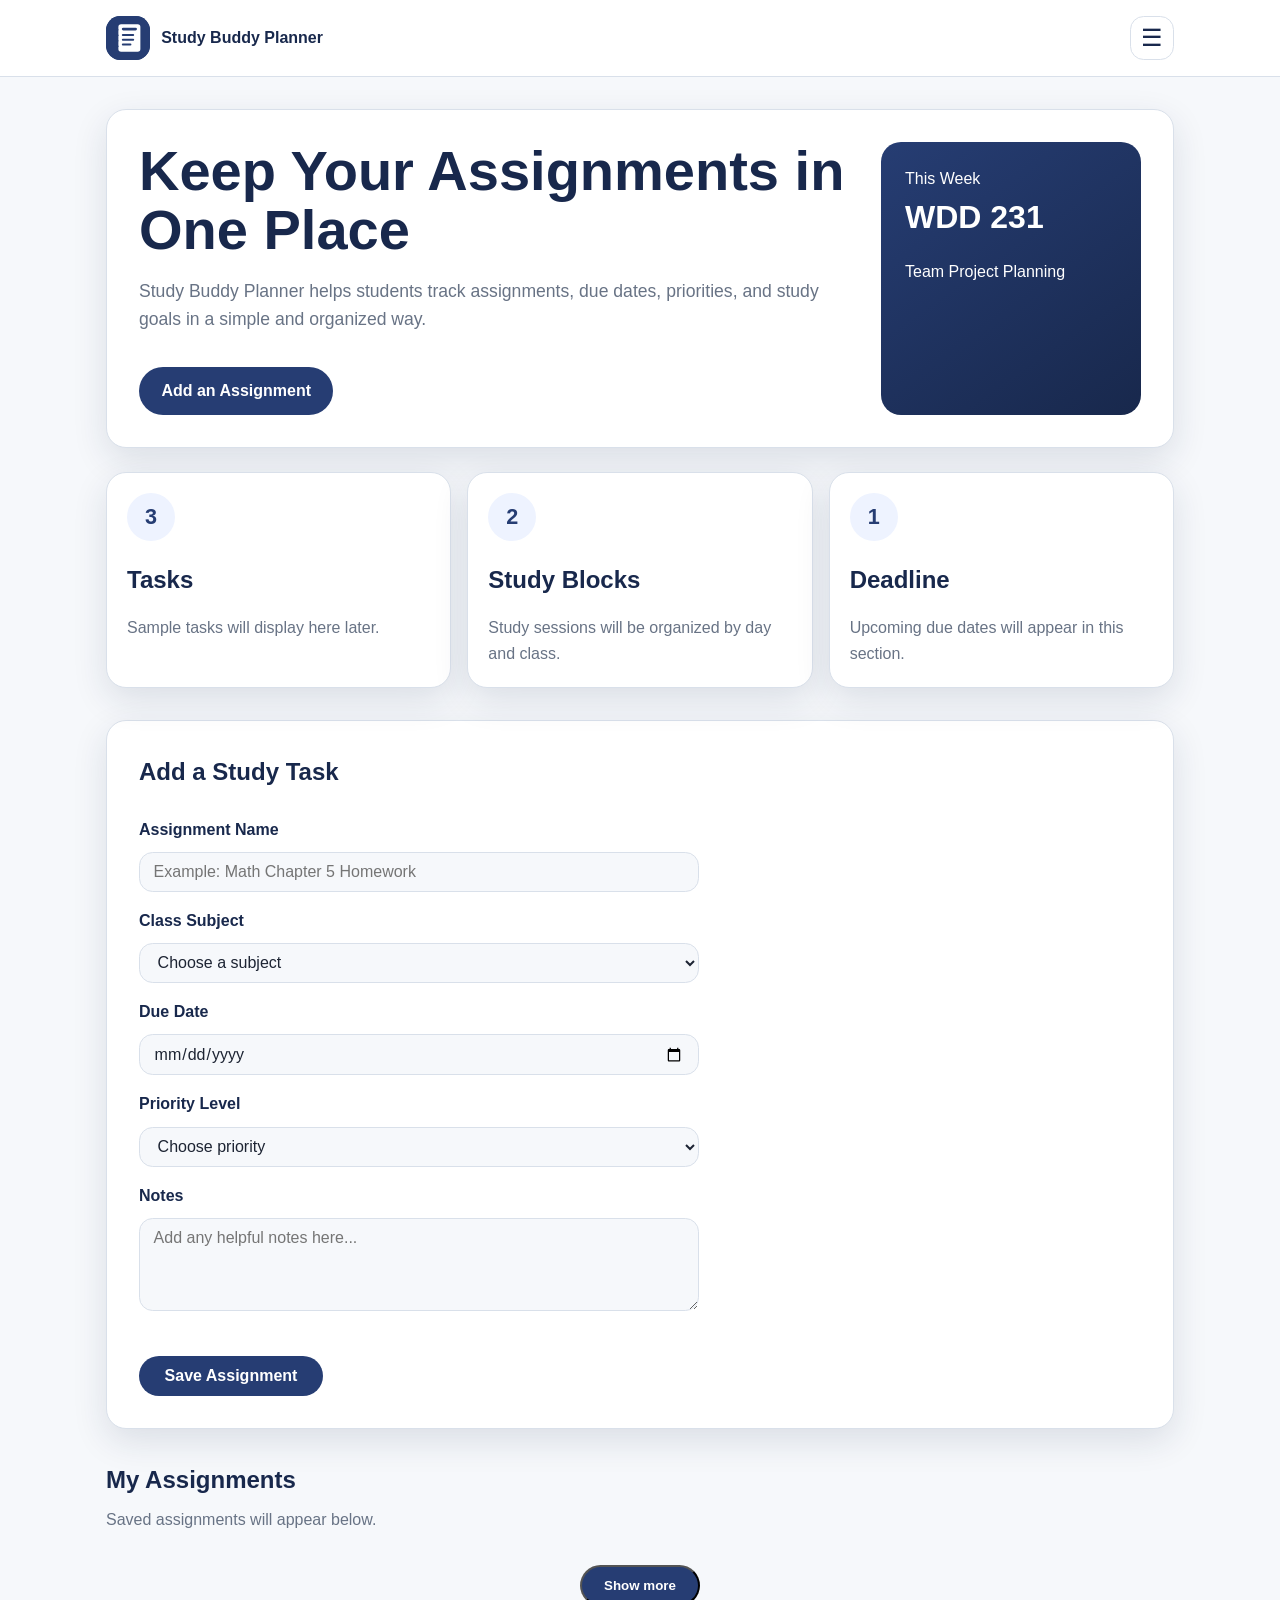
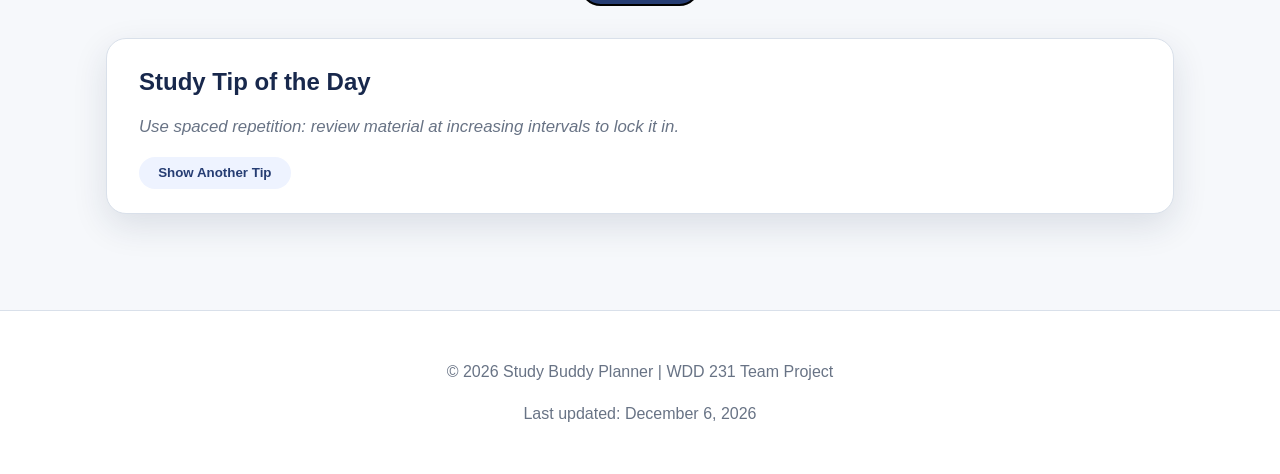
==== commit 8a6e35ed: "updated nav menus in all html files, added a burger menu for large screens aswell as updated the one" ====
--- a/index.html
+++ b/index.html
@@ -16,23 +16,43 @@
   <a class="skip-link" href="#main-content">Skip to main content</a>
 
   <header class="site-header">
-    <div class="header-content">
-      <a class="logo" href="index.html" aria-label="Study Buddy Planner home">
-        <img class="logo-mark" src="images/notebook-logo.svg" alt="" aria-hidden="true">
-        <span>Study Buddy Planner</span>
-      </a>
-
-      <nav class="main-nav" aria-label="Main navigation">
-        <button id="menu-button" aria-label="Open navigation menu">☰</button>
-        <ul id="nav-menu">
-          <li><a href="index.html" aria-current="page" class="active">Home</a></li>
-          <li><a href="planner.html">Planner</a></li>
-          <li><a href="studytips.html">Study Tips</a></li>
-          <li><a href="settings.html">Settings</a></li>
-        </ul>
-      </nav>
-    </div>
-  </header>
+  <div class="header-content">
+    <a class="logo" href="index.html" aria-label="Study Buddy Planner home">
+      <img
+        class="logo-mark"
+        src="images/notebook-logo.svg"
+        alt=""
+        aria-hidden="true"
+      >
+      <span>Study Buddy Planner</span>
+    </a>
+
+    <nav class="main-nav" aria-label="Main navigation">
+      <button
+        id="menu-button"
+        class="menu-button"
+        aria-label="Open navigation menu"
+        aria-expanded="false"
+        aria-controls="nav-menu"
+      >
+        ☰
+      </button>
+
+      <ul id="nav-menu" class="nav-menu">
+        <li>
+          <a href="index.html" class="active" aria-current="page">Home</a>
+        </li>
+        <li><a href="planner.html">Planner</a></li>
+        <li><a href="studytips.html">Study Tips</a></li>
+        <li>
+          <a href="settings.html" class="settings-link" aria-label="Settings">
+            <span class="gear-icon" aria-hidden="true">⚙</span>
+          </a>
+        </li>
+      </ul>
+    </nav>
+  </div>
+</header>
 
   <main id="main-content">
     <section class="hero-section">
--- a/styles/base.css
+++ b/styles/base.css
@@ -184,4 +184,90 @@
     bottom: 1rem;
     max-width: none;
   }
+}
+
+/* Burger menu */
+.main-nav {
+  position: relative;
+}
+
+.menu-button {
+  display: flex;
+  align-items: center;
+  justify-content: center;
+  width: 44px;
+  height: 44px;
+  padding: 0;
+  border: 1px solid var(--color-border);
+  border-radius: var(--radius-md);
+  background: var(--color-surface);
+  color: var(--color-primary-dark);
+  font-size: 1.5rem;
+  cursor: pointer;
+}
+
+.nav-menu {
+  display: none;
+  position: absolute;
+  top: calc(100% + 0.5rem);
+  right: 0;
+  min-width: 190px;
+  margin: 0;
+  padding: 0.5rem;
+  list-style: none;
+  background: var(--color-surface);
+  border: 1px solid var(--color-border);
+  border-radius: var(--radius-md);
+  box-shadow: var(--shadow-soft);
+  z-index: 1000;
+}
+
+@keyframes menuDropIn {
+  from {
+    opacity: 0;
+    transform: translateY(-10px);
+  }
+
+  to {
+    opacity: 1;
+    transform: translateY(0);
+  }
+}
+
+.nav-menu.open {
+  display: block;
+  animation: menuDropIn 0.3s ease-out;
+}
+
+.nav-menu li {
+  margin: 0;
+}
+
+.nav-menu a {
+  display: flex;
+  align-items: center;
+  padding: 0.75rem 1rem;
+  border-radius: var(--radius-md);
+  text-decoration: none;
+}
+
+.nav-menu a:hover,
+.nav-menu a:focus-visible {
+  background: #edf2fc;
+}
+
+.nav-menu a.active {
+  background: #e8eefb;
+  color: var(--color-primary-dark);
+  font-weight: 700;
+}
+
+/* Gear icon */
+.settings-link {
+  justify-content: center;
+}
+
+.gear-icon {
+  font-size: 1.35rem;
+  line-height: 1;
 }
--- a/styles/home.css
+++ b/styles/home.css
@@ -491,40 +491,6 @@
   background: #dce7ff;
 }
 
-/* --- Mobile nav toggle --- */
-#menu-button {
-  display: none;
-  background: none;
-  border: none;
-  font-size: 1.5rem;
-  cursor: pointer;
-  color: var(--color-primary-dark);
-  padding: 0.25rem 0.5rem;
-}
-
-#nav-menu {
-  display: flex;
-  gap: 0.5rem;
-  list-style: none;
-  margin: 0;
-  padding: 0;
-}
-
-#nav-menu li a {
-  text-decoration: none;
-  color: var(--color-muted);
-  font-weight: 700;
-  padding: 0.65rem 0.85rem;
-  border-radius: 999px;
-  display: block;
-}
-
-#nav-menu li a:hover,
-#nav-menu li a:focus,
-#nav-menu li a.active {
-  color: var(--color-primary-dark);
-  background: #eef3ff;
-}
 
 /* --- Responsive --- */
 @media (max-width: 760px) {
@@ -538,21 +504,6 @@
     width: 100%;
   }
 
-  #menu-button {
-    display: block;
-  }
-
-  #nav-menu {
-    display: none;
-    flex-direction: column;
-    width: 100%;
-    padding: 0.5rem 0;
-  }
-
-  #nav-menu.nav-open {
-    display: flex;
-  }
-
   .hero-section {
     grid-template-columns: 1fr;
   }
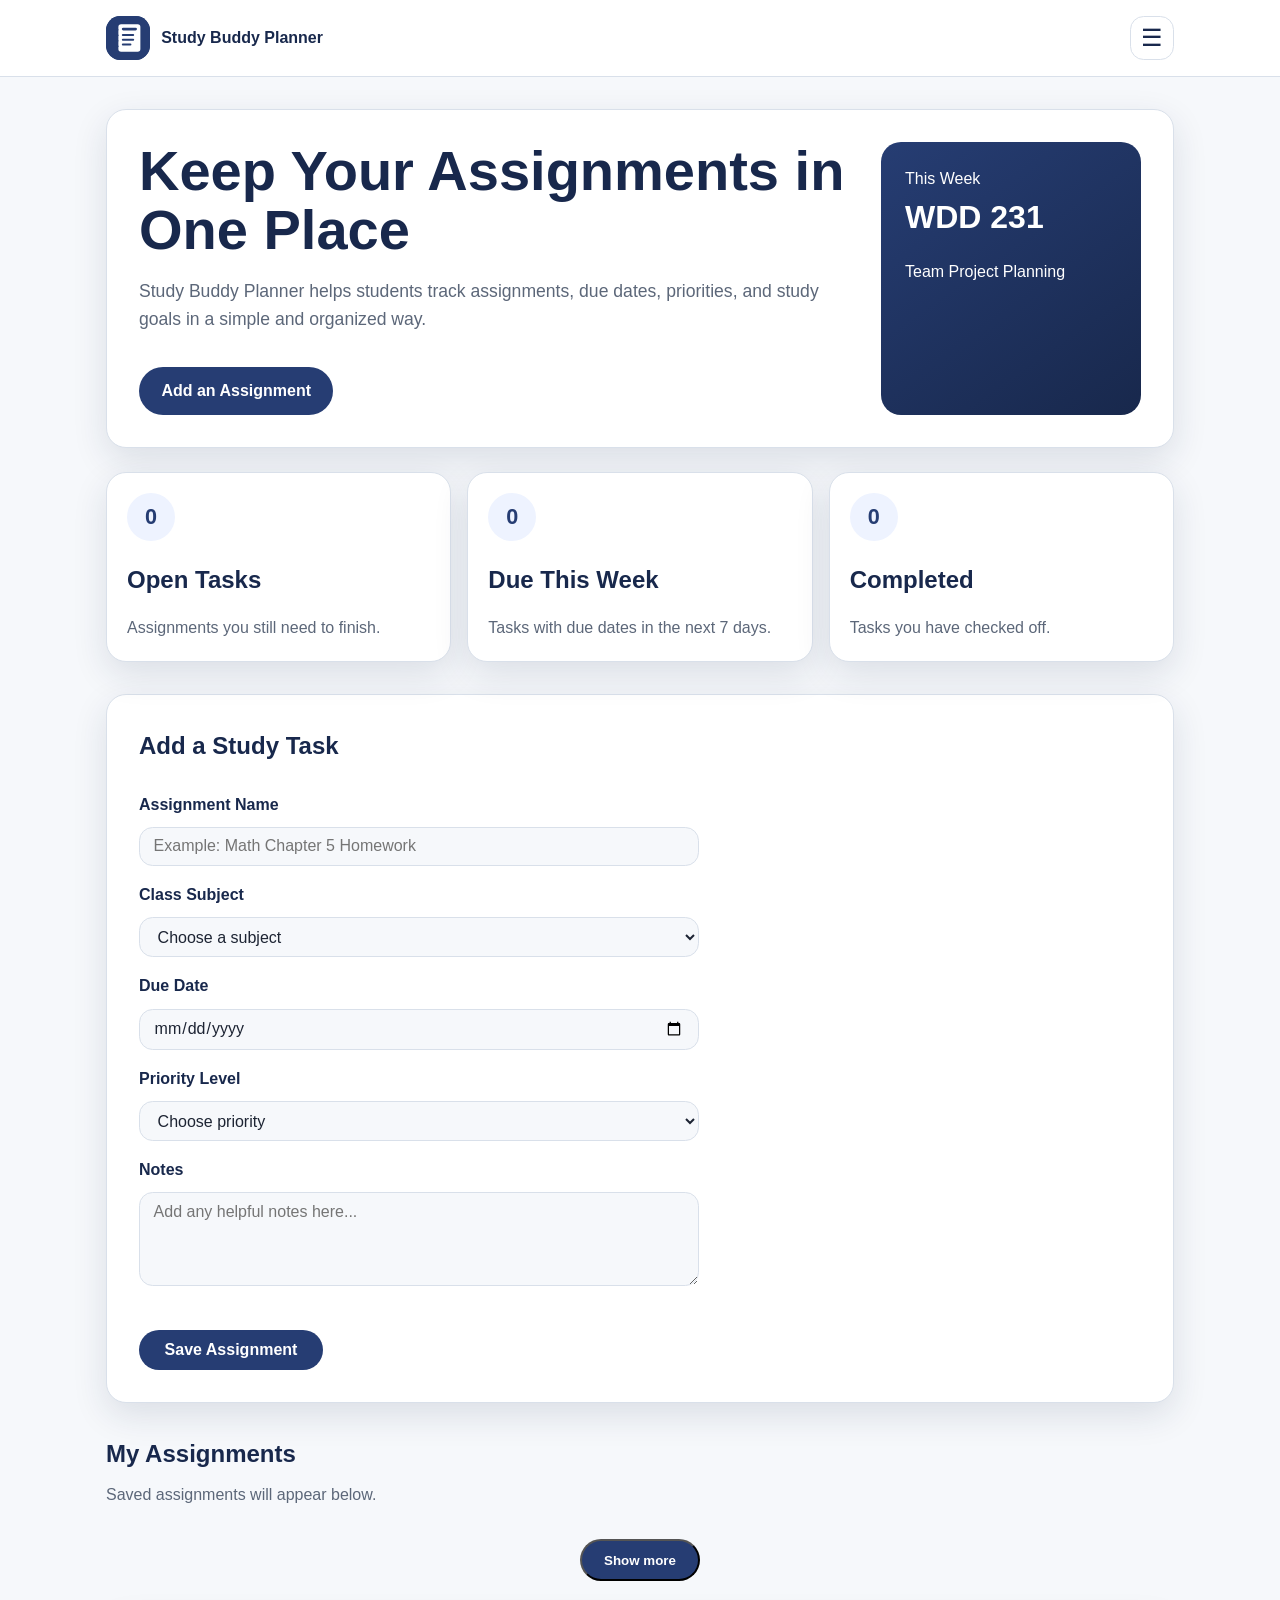
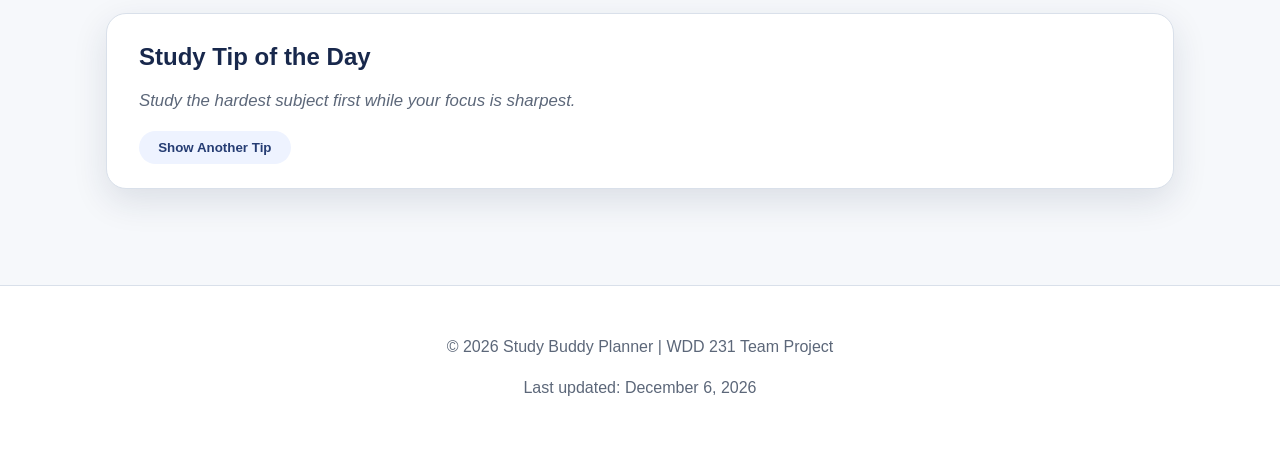
==== commit 4b96a499: "fix: resolve all 12 findings from the final quality audit - Fix task-details page reading the wrong " ====
--- a/index.html
+++ b/index.html
@@ -74,21 +74,21 @@
 
     <section class="summary-grid" aria-label="Planner summary">
       <article class="summary-card">
-        <span class="summary-number">3</span>
-        <h2>Tasks</h2>
-        <p>Sample tasks will display here later.</p>
+        <span class="summary-number" id="summary-open">0</span>
+        <h2>Open Tasks</h2>
+        <p>Assignments you still need to finish.</p>
       </article>
 
       <article class="summary-card">
-        <span class="summary-number">2</span>
-        <h2>Study Blocks</h2>
-        <p>Study sessions will be organized by day and class.</p>
+        <span class="summary-number" id="summary-due-week">0</span>
+        <h2>Due This Week</h2>
+        <p>Tasks with due dates in the next 7 days.</p>
       </article>
 
       <article class="summary-card">
-        <span class="summary-number">1</span>
-        <h2>Deadline</h2>
-        <p>Upcoming due dates will appear in this section.</p>
+        <span class="summary-number" id="summary-completed">0</span>
+        <h2>Completed</h2>
+        <p>Tasks you have checked off.</p>
       </article>
     </section>
 
@@ -104,6 +104,7 @@
           name="assignment-name"
           placeholder="Example: Math Chapter 5 Homework"
           required
+          maxlength="100"
         >
 
         <label for="subject">Class Subject</label>
--- a/styles/base.css
+++ b/styles/base.css
@@ -3,9 +3,8 @@
   --color-surface: #ffffff;
   --color-primary: #263d73;
   --color-primary-dark: #18284c;
-  --color-accent: #f4b942;
   --color-text: #1d2433;
-  --color-muted: #687385;
+  --color-muted: #5c6779;
   --color-border: #d9e0ea;
   --shadow-soft: 0 12px 35px rgba(28, 42, 70, 0.12);
   --radius-lg: 1.25rem;
@@ -270,4 +269,16 @@
 .gear-icon {
   font-size: 1.35rem;
   line-height: 1;
+}
+
+/* Respect users who prefer reduced motion (WCAG 2.3.3) */
+@media (prefers-reduced-motion: reduce) {
+  *,
+  *::before,
+  *::after {
+    animation-duration: 0.01ms !important;
+    animation-iteration-count: 1 !important;
+    transition-duration: 0.01ms !important;
+    scroll-behavior: auto !important;
+  }
 }
--- a/styles/home.css
+++ b/styles/home.css
@@ -17,26 +17,7 @@
   color: white;
 }
 
-.main-nav {
-  display: flex;
-  gap: 0.5rem;
-}
-
-.main-nav a {
-  text-decoration: none;
-  color: var(--color-muted);
-  font-weight: 700;
-  padding: 0.65rem 0.85rem;
-  border-radius: 999px;
-}
-
-.main-nav a:hover,
-.main-nav a:focus,
-.main-nav a[aria-current="page"] {
-  color: var(--color-primary-dark);
-  background: #eef3ff;
-}
-
+/* --- Hero section --- */
 .hero-section {
   display: grid;
   grid-template-columns: 1fr 260px;
@@ -49,7 +30,6 @@
   margin-bottom: 1.5rem;
 }
 
-
 h1 {
   font-size: clamp(2rem, 5vw, 3.5rem);
   line-height: 1.05;
@@ -64,7 +44,11 @@
 
 .date-card {
   border-radius: var(--radius-lg);
-  background: linear-gradient(145deg, var(--color-primary), var(--color-primary-dark));
+  background: linear-gradient(
+    145deg,
+    var(--color-primary),
+    var(--color-primary-dark)
+  );
   color: white;
   padding: 1.5rem;
 }
@@ -74,6 +58,7 @@
   font-size: 2rem;
 }
 
+/* --- Summary cards --- */
 .summary-grid {
   display: grid;
   grid-template-columns: repeat(3, 1fr);
@@ -127,7 +112,6 @@
 .button:focus {
   background: var(--color-primary-dark);
 }
-
 
 /* --- Form section --- */
 .planner-section {
@@ -196,7 +180,7 @@
 }
 
 .form-error {
-  color: #c0392b;
+  color: #a5291b;
   font-size: 0.9rem;
   min-height: 1.2em;
   margin: 0;
@@ -280,9 +264,21 @@
   color: var(--color-primary);
 }
 
-.task-card[data-priority="High"]   .task-priority-badge { background: #fdecea; color: #c0392b; font-weight: 800; }
-.task-card[data-priority="Medium"] .task-priority-badge { background: #fef9ec; color: #b07a00; }
-.task-card[data-priority="Low"]    .task-priority-badge { background: #eafaf1; color: #1e8449; }
+.task-card[data-priority="High"] .task-priority-badge {
+  background: #fdecea;
+  color: #a5291b;
+  font-weight: 800;
+}
+
+.task-card[data-priority="Medium"] .task-priority-badge {
+  background: #fef9ec;
+  color: #8a5d00;
+}
+
+.task-card[data-priority="Low"] .task-priority-badge {
+  background: #eafaf1;
+  color: #166a39;
+}
 
 .task-subject {
   font-size: 0.85rem;
@@ -330,7 +326,7 @@
 
 .task-delete-btn:hover {
   background: #fdecea;
-  color: #c0392b;
+  color: #a5291b;
   border-color: #e74c3c;
 }
 
@@ -391,12 +387,6 @@
   border-radius: var(--radius-lg);
   box-shadow: var(--shadow-soft);
   padding: 1.5rem 2rem;
-}
-
-@media (max-width: 640px) {
-  .tips-grid {
-    grid-template-columns: 1fr;
-  }
 }
 
 /* --- Study tip section --- */
@@ -491,19 +481,8 @@
   background: #dce7ff;
 }
 
-
 /* --- Responsive --- */
 @media (max-width: 760px) {
-  .header-content {
-    flex-direction: column;
-    align-items: flex-start;
-    gap: 0.5rem;
-  }
-
-  .main-nav {
-    width: 100%;
-  }
-
   .hero-section {
     grid-template-columns: 1fr;
   }
@@ -519,4 +498,10 @@
   .task-list-completed {
     grid-template-columns: 1fr;
   }
+}
+
+@media (max-width: 640px) {
+  .tips-grid {
+    grid-template-columns: 1fr;
+  }
 }
